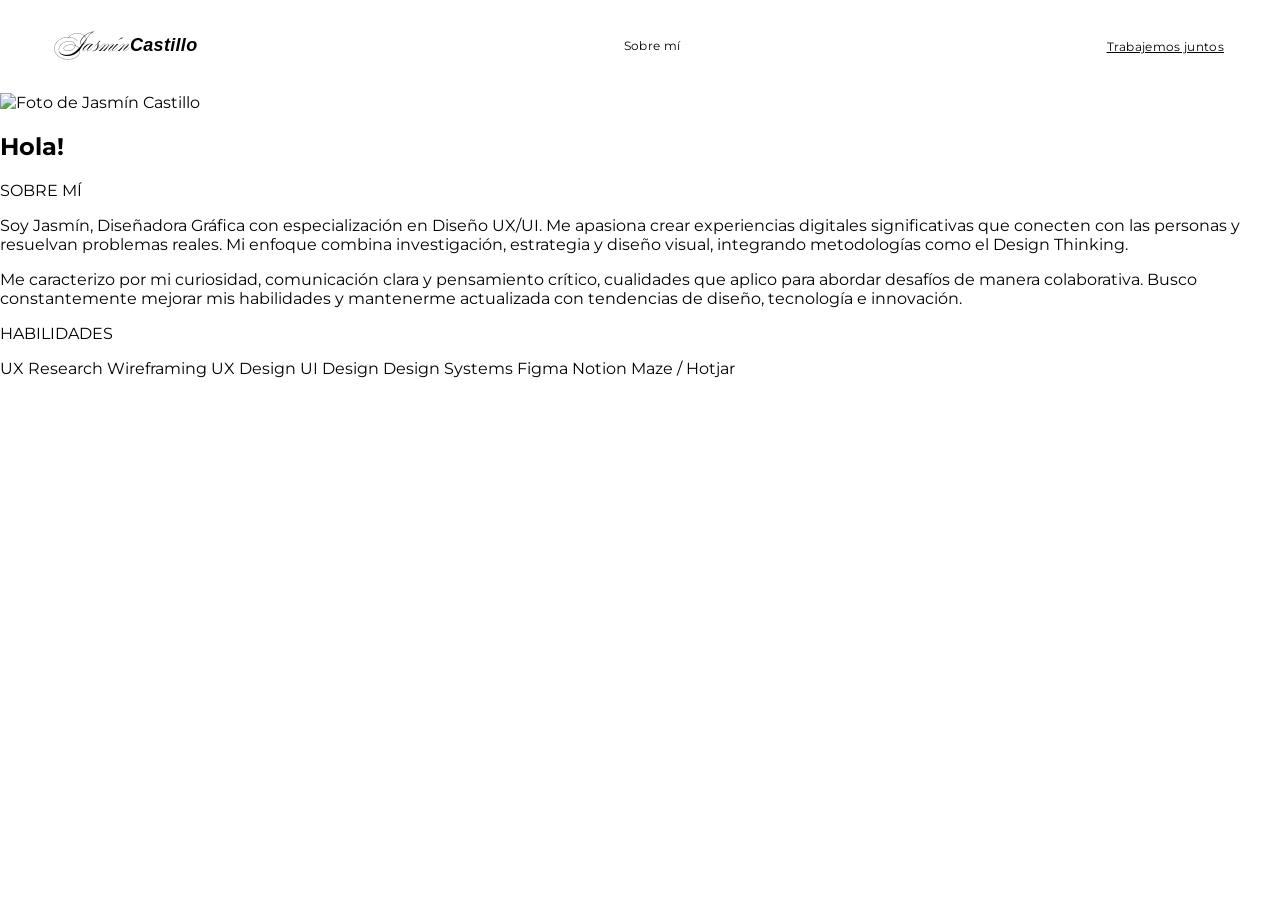
==== about.html @ 59c59a29 "Update about.html" ====
<!DOCTYPE html>
<html lang="es">
<head>
    <meta charset="UTF-8" />
    <meta name="viewport" content="width=device-width, initial-scale=1.0" />
    <meta name="description" content="Portafolio de Jasmín Castillo - Diseñadora UX/UI especializada en experiencias digitales">
<meta name="author" content="Jasmín Castillo">
<meta property="og:title" content="Jasmín Castillo - Diseñadora UX/UI">
<meta property="og:description" content="Portafolio de diseño UX/UI">
    <title>Sobre mí - Jasmín Castillo</title>
    <link href="style.css" rel="stylesheet" />
</head>
<body>
    <header class="top-nav">
        <a href="index.html" class="logo">Jasmín<span>Castillo</span></a>

        <nav class="nav-links">
            <a href="about.html">Sobre mí</a>
        </nav>

        <a href="mailto:jasminmontserrat@gmail.com" class="nav-cta">Trabajemos juntos</a>
    </header>

    <main class="about-section">
        <section class="about-layout">
            <div class="about-image-placeholder">
               <img src="img/jasmin.jpg" alt="Foto de Jasmín Castillo"> 
            </div>

    
            <div class="about-content">
                <h1 class="about-title">Hola!</h1>

                <div class="about-block">
                    <p class="about-label">SOBRE MÍ</p>
                    <p class="about-paragraph">
                        Soy Jasmín, Diseñadora Gráfica con especialización en Diseño UX/UI. Me apasiona crear experiencias digitales significativas que conecten con las personas y resuelvan problemas reales. Mi enfoque combina investigación, estrategia y diseño visual, integrando metodologías como el Design Thinking.

                    </p>
                    <p class="about-paragraph">
                        Me caracterizo por mi curiosidad, comunicación clara y pensamiento crítico, cualidades que aplico para abordar desafíos de manera colaborativa. Busco constantemente mejorar mis habilidades y mantenerme actualizada con tendencias de diseño, tecnología e innovación.
                    </p>
                </div>

                <div class="about-block">
                    <p class="about-label">HABILIDADES</p>

                    <div class="skills-grid">
                        <span class="skill-pill">UX Research</span>
                        <span class="skill-pill">Wireframing</span>
                        <span class="skill-pill">UX Design</span>
                        <span class="skill-pill">UI Design</span>
                        <span class="skill-pill">Design Systems</span>
                        <span class="skill-pill">Figma</span>
                        <span class="skill-pill">Notion</span>
                        <span class="skill-pill">Maze / Hotjar</span>
                    </div>
                </div>
            </div>
        </section>
    </main>
</body>
</html>
---- style.css ----
@import url('https://fonts.googleapis.com/css2?family=Ballet:opsz@16..72&display=swap');
  @import url('https://fonts.googleapis.com/css2?family=Montserrat:ital,wght@0,100..900;1,100..900&display=swap');
      
:root {
      --bg-color: #ffffff;
      --text-color: #000000;
      --accent-red: #e00000;
      --grey-block: #dedede;
    }

    * {
      box-sizing: border-box;
    }

    html, body {
      margin: 0;
      padding: 0;
    }

    body {
      background-color: var(--bg-color);
      color: var(--text-color);
      font-family: "Montserrat", "DM Sans", -apple-system, BlinkMacSystemFont, "Segoe UI", sans-serif;
      -webkit-font-smoothing: antialiased;
    }

    a {
      text-decoration: none;
      color: var(--text-color);
      transition: color 0.2s ease, border-color 0.2s ease, background-color 0.2s ease;
    }

    a:hover {
      color: var(--accent-red);
    }



    /* NAVBAR SUPERIOR */

    .top-nav {
      display: flex;
      align-items: center;
      justify-content: space-between;
      padding: 24px 56px;
      letter-spacing: 0.02em;
    }


    .logo {
      font-weight: 500;
      font-family: "Ballet";
      font-size: 24px;
    }

    .logo span {
      font-weight: 700;
      font-style: italic;
      font-family: Helvetica;
      font-size: 18px;

    }

    .logo:hover {
      color: var(--accent-red);
    }

    .nav-links {
      display: flex;
      gap: 48px;
      font-size: 12px;
    }

    .nav-links a {
      position: relative;
      padding-bottom: 2px;
    }

    .nav-links a::after {
      content: "";
      position: absolute;
      left: 0;
      bottom: 0;
      width: 0;
      height: 1px;
      background-color: var(--accent-red);
      transition: width 0.2s ease;
    }

    .nav-links a:hover::after {
      width: 100%;
    }

    .nav-cta {
      font-size: 12px;
      text-decoration: underline;

    }

    .nav-cta:hover {
      color: var(--accent-red);
    }

    .hero {
      display: flex;
      justify-content: space-between;
      align-items: flex-start;
      padding: 150px 56px 48px 96px;
    }

    .hero-text {
      max-width: 70%;
    }

    .hero-title {
      margin: 0;
      font-size: 90px;
      line-height: 0.2;
      margin: 0px 0 0 8px;
      font-weight: 600;

    }

    .hero-subtitle {
      font-family: "Ballet", cursive;
      font-optical-sizing: auto;
      margin: 0px 0 0 8px;
      font-size: 150px;
      font-weight: 400;
      line-height: 1;

    }

    .scroll-indicator {
      margin-right: 56px;
      margin-top: 40px;
      width: 100px;
      height: 100px;
      border-radius: 50%;
      border: 1px solid #000;
      display: flex;
      align-items: center;
      justify-content: center;
      font-size: 14px;
      cursor: default;
      transition: border-color 0.2s ease, color 0.2s ease;
      flex-shrink: 0;
    }

    .scroll-indicator:hover {
      border-color: var(--accent-red);
      color: var(--accent-red);
    }

 /* PROYECTOS */


.projects-section {
  padding: 0 56px 40px;  
  margin-top: -10px;
  }


/* Alturas diferentes para cada proyecto */
.project-image--1 {
  height: 260px;
}

.project-image--2 {
  height: 280px;
}

.project-image--3 {
  height: 220px;
}

.project-image--4 {
  height: 280px;
}


.projects-grid {
  display: flex;
  gap: 10px;
  align-items: flex-end;  


.project-card {
  flex: 1;
  display: flex;
  flex-direction: column;
}


.project-title {
  font-size: 12px;
  margin-bottom: 8px;
  color:gray;
  font-family: "Montserrat";
  font-weight: 300;

}


.project-image {
  background-color: var(--grey-block);
  width: 100%;
  overflow: hidden;
  position: relative;
}


.project-image img {
  width: 100%;
  height: 100%;
  object-fit: cover;
  display: block;
  transition: transform 0.1s linear;
}

.project-card:hover .project-image img {
  transform: scale(1.05);
}

    /* RESPONSIVE sencillo para pantallas pequeñas */
    @media (max-width: 1024px) {
      .hero {
        flex-direction: column;
        gap: 32px;
      }

      .hero-text {
        max-width: 100%;
      }

      .scroll-indicator {
        align-self: flex-end;
      }

      .hero-title {
        font-size: 64px;
      }

      .hero-subtitle {
        font-size: 48px;
      }

      .projects-grid {
        grid-template-columns: repeat(2, 1fr);
      }
    }

    @media (max-width: 768px) {
      .top-nav {
        flex-direction: column;
        align-items: flex-start;
        gap: 16px;
      }

      .projects-grid {
        grid-template-columns: 1fr;
      }
    }
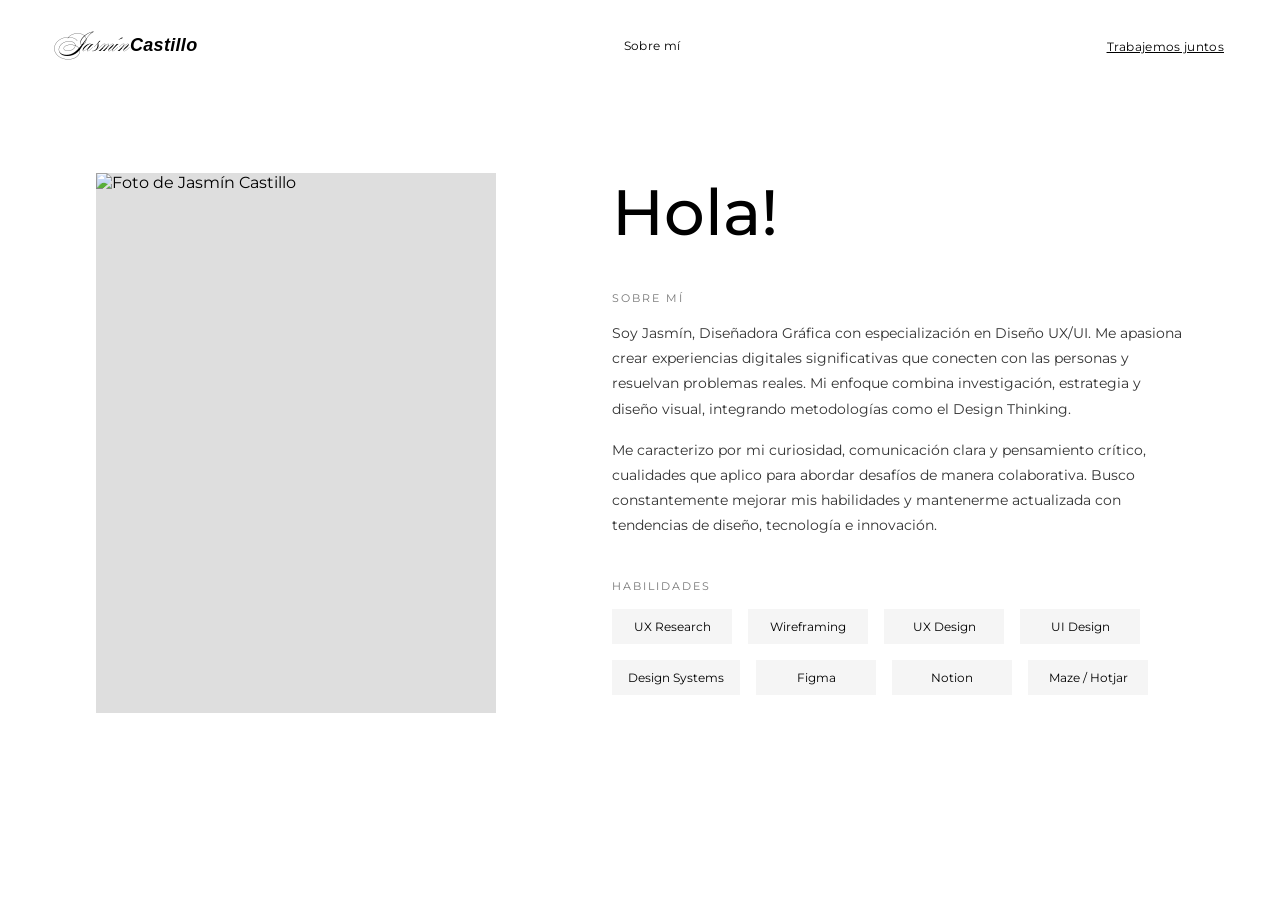
==== commit a5507d39: "Update about.html" ====
--- a/about.html
+++ b/about.html
@@ -24,7 +24,7 @@
     <main class="about-section">
         <section class="about-layout">
             <div class="about-image-placeholder">
-               <img src="img/jasmin.jpg" alt="Foto de Jasmín Castillo"> 
+               <img src="https://raw.githubusercontent.com/jasmcastillo-dev/Trabajo-final/main/Img/yo.jpeg" alt="Foto de Jasmín Castillo"> 
             </div>
 
     
--- a/style.css
+++ b/style.css
@@ -1,263 +1,683 @@
-  @import url('https://fonts.googleapis.com/css2?family=Ballet:opsz@16..72&display=swap');
-  @import url('https://fonts.googleapis.com/css2?family=Montserrat:ital,wght@0,100..900;1,100..900&display=swap');
-      
+@import url("https://fonts.googleapis.com/css2?family=Ballet:opsz@16..72&display=swap");
+@import url("https://fonts.googleapis.com/css2?family=Montserrat:ital,wght@0,100..900;1,100..900&display=swap");
+
 :root {
-      --bg-color: #ffffff;
-      --text-color: #000000;
-      --accent-red: #e00000;
-      --grey-block: #dedede;
-    }
-
-    * {
-      box-sizing: border-box;
-    }
-
-    html, body {
-      margin: 0;
-      padding: 0;
-    }
-
-    body {
-      background-color: var(--bg-color);
-      color: var(--text-color);
-      font-family: "Montserrat", "DM Sans", -apple-system, BlinkMacSystemFont, "Segoe UI", sans-serif;
-      -webkit-font-smoothing: antialiased;
-    }
-
-    a {
-      text-decoration: none;
-      color: var(--text-color);
-      transition: color 0.2s ease, border-color 0.2s ease, background-color 0.2s ease;
-    }
-
-    a:hover {
-      color: var(--accent-red);
-    }
-
-
-
-    /* NAVBAR SUPERIOR */
-
-    .top-nav {
-      display: flex;
-      align-items: center;
-      justify-content: space-between;
-      padding: 24px 56px;
-      letter-spacing: 0.02em;
-    }
-
-
-    .logo {
-      font-weight: 500;
-      font-family: "Ballet";
-      font-size: 24px;
-    }
-
-    .logo span {
-      font-weight: 700;
-      font-style: italic;
-      font-family: Helvetica;
-      font-size: 18px;
-
-    }
-
-    .logo:hover {
-      color: var(--accent-red);
-    }
-
-    .nav-links {
-      display: flex;
-      gap: 48px;
-      font-size: 12px;
-    }
-
-    .nav-links a {
-      position: relative;
-      padding-bottom: 2px;
-    }
-
-    .nav-links a::after {
-      content: "";
-      position: absolute;
-      left: 0;
-      bottom: 0;
-      width: 0;
-      height: 1px;
-      background-color: var(--accent-red);
-      transition: width 0.2s ease;
-    }
-
-    .nav-links a:hover::after {
-      width: 100%;
-    }
-
-    .nav-cta {
-      font-size: 12px;
-      text-decoration: underline;
-
-    }
-
-    .nav-cta:hover {
-      color: var(--accent-red);
-    }
-
-    .hero {
-      display: flex;
-      justify-content: space-between;
-      align-items: flex-start;
-      padding: 150px 56px 48px 96px;
-    }
-
-    .hero-text {
-      max-width: 70%;
-    }
-
-    .hero-title {
-      margin: 0;
-      font-size: 90px;
-      line-height: 0.2;
-      margin: 0px 0 0 8px;
-      font-weight: 600;
-
-    }
-
-    .hero-subtitle {
-      font-family: "Ballet", cursive;
-      font-optical-sizing: auto;
-      margin: 0px 0 0 8px;
-      font-size: 150px;
-      font-weight: 400;
-      line-height: 1;
-
-    }
-
-    .scroll-indicator {
-      margin-right: 56px;
-      margin-top: 40px;
-      width: 100px;
-      height: 100px;
-      border-radius: 50%;
-      border: 1px solid #000;
-      display: flex;
-      align-items: center;
-      justify-content: center;
-      font-size: 14px;
-      cursor: default;
-      transition: border-color 0.2s ease, color 0.2s ease;
-      flex-shrink: 0;
-    }
-
-    .scroll-indicator:hover {
-      border-color: var(--accent-red);
-      color: var(--accent-red);
-    }
-
- /* PROYECTOS */
-
+    --bg-color: #ffffff;
+    --text-color: #000000;
+    --accent-red: #DB0101;
+    --grey-block: #F5F5F5;
+}
+
+* {
+    box-sizing: border-box;
+}
+
+html,
+body {
+    margin: 0;
+    padding: 0;
+}
+
+body {
+    background-color: var(--bg-color);
+    color: var(--text-color);
+    font-family:
+        "Montserrat",
+        "DM Sans",
+        -apple-system,
+        BlinkMacSystemFont,
+        "Segoe UI",
+        sans-serif;
+    -webkit-font-smoothing: antialiased;
+}
+
+a {
+    text-decoration: none;
+    color: var(--text-color);
+    transition:
+        color 0.2s ease,
+        border-color 0.2s ease,
+        background-color 0.2s ease;
+}
+
+a:hover {
+    color: var(--accent-red);
+}
+
+/* NAVBAR */
+
+.top-nav {
+    display: flex;
+    align-items: center;
+    justify-content: space-between;
+    padding: 24px 56px;
+    letter-spacing: 0.02em;
+}
+
+.logo {
+    font-weight: 500;
+    font-family: "Ballet";
+    font-size: 24px;
+}
+
+.logo span {
+    font-weight: 700;
+    font-style: italic;
+    font-family: Helvetica;
+    font-size: 18px;
+}
+
+.logo:hover {
+    color: var(--accent-red);
+}
+
+.nav-links {
+    display: flex;
+    gap: 48px;
+    font-size: 12px;
+}
+
+.nav-links a {
+    position: relative;
+    padding-bottom: 2px;
+}
+
+.nav-links a::after {
+    content: "";
+    position: absolute;
+    left: 0;
+    bottom: 0;
+    width: 0;
+    height: 1px;
+    background-color: var(--accent-red);
+    transition: width 0.2s ease;
+}
+
+.nav-links a:hover::after {
+    width: 100%;
+}
+
+.nav-cta {
+    font-size: 12px;
+    text-decoration: underline;
+}
+
+.nav-cta:hover {
+    color: var(--accent-red);
+}
+
+.hero {
+    display: flex;
+    justify-content: space-between;
+    align-items: flex-start;
+    padding: 100px 56px 48px 96px;
+}
+
+.hero-text {
+    max-width: 70%;
+}
+
+.hero-title {
+    margin: 0;
+    font-size: 90px;
+    line-height: 0.2;
+    margin: 0px 0 0 8px;
+    font-weight: 600;
+}
+
+.hero-subtitle {
+    font-family: "Ballet", cursive;
+    font-optical-sizing: auto;
+    margin: 0px 0 0 8px;
+    font-size: 150px;
+    font-weight: 400;
+    line-height: 1;
+}
+
+.scroll-indicator {
+    margin-right: 56px;
+    margin-top: 40px;
+    width: 100px;
+    height: 100px;
+    border-radius: 50%;
+    border: 1px solid #000;
+    display: flex;
+    align-items: center;
+    justify-content: center;
+    font-size: 14px;
+    cursor: default;
+    transition:
+        border-color 0.2s ease,
+        color 0.2s ease;
+    flex-shrink: 0;
+    animation: float 3s ease-in-out infinite;
+}
+
+.scroll-indicator:hover {
+    border-color: var(--accent-red);
+    color: var(--accent-red);
+}
+
+@keyframes float {
+    0%, 100% {
+        transform: translateY(0);
+    }
+    50% {
+        transform: translateY(10px);
+    }
+}
+
+
+/* PROYECTOS */
 
 .projects-section {
-  padding: 0 56px 40px;  
-  margin-top: -10px;
-  }
-
-
-/* Alturas diferentes para cada proyecto */
-.project-image--1 {
-  height: 260px;
-}
-
-.project-image--2 {
-  height: 280px;
-}
-
-.project-image--3 {
-  height: 220px;
-}
-
-.project-image--4 {
-  height: 280px;
-}
-
-
-.projects-grid {
+    padding: 50px 20px 0px 0px;
+    overflow-x: auto;    
+    overflow-y: hidden;  
+    white-space: nowrap; 
+    scroll-behavior: smooth;
+}
+
+.projects-scroll {
   display: flex;
-  gap: 10px;
-  align-items: flex-end;  
-
+  flex-wrap: nowrap; 
+  align-items: flex-end;
+  gap: 20px;
+  overflow-x: scroll;
+  scroll-behavior: auto;
+  scrollbar-width: none; 
+}
+
+.projects-scroll::-webkit-scrollbar {
+  display: none; 
+}
 
 .project-card {
-  flex: 1;
+  flex: 0 0 calc(25% - 15px); /* 4 visibles */
   display: flex;
   flex-direction: column;
 }
-
 
 .project-title {
   font-size: 12px;
   margin-bottom: 8px;
-  color:gray;
+  color: black;
   font-family: "Montserrat";
   font-weight: 300;
-
-}
-
+}
+
+/* Tamaños variables*/
+.project-image--1 { height: 318px; }
+.project-image--2 { height: 280px; }
+.project-image--3 { height: 240px; }
+.project-image--4 { height: 280px; }
+.project-image--5 { height: 240px; }
+.project-image--6 { height: 260px; }
 
 .project-image {
-  background-color: var(--grey-block);
   width: 100%;
   overflow: hidden;
   position: relative;
 }
 
-
 .project-image img {
-  width: 100%;
-  height: 100%;
+  width: 110%;
+  height: 110%;
   object-fit: cover;
-  display: block;
-  transition: transform 0.1s linear;
+  transition: transform 0.3s ease;
 }
 
 .project-card:hover .project-image img {
   transform: scale(1.05);
 }
 
-    /* RESPONSIVE sencillo para pantallas pequeñas */
-    @media (max-width: 1024px) {
-      .hero {
+/* Links en las tarjetas de proyecto */
+
+.project-card {
+  display: block;
+  text-decoration: none;
+  color: inherit;
+  transition: transform 0.3s ease;
+}
+
+.project-card:hover {
+  transform: translateY(-8px);
+}
+
+.project-card:hover .project-title {
+  color: var(--accent-red);
+}
+
+/* PROYECTOS DETALLE */
+
+
+.proyecto-detalle {
+    max-width: 1400px;
+    margin: 0 auto;
+    animation: fadeIn 0.4s ease;
+}
+
+.proyecto-hero {
+    padding: 100px 56px 0px;
+    text-align: center;
+}
+
+.proyecto-hero h1 {
+    font-size: 72px;
+    font-weight: 400;
+    margin: 0 0 16px 0;
+    line-height: 1.1;
+}
+
+.proyecto-categoria {
+    font-size: 14px;
+    text-transform: uppercase;
+    letter-spacing: 0.15em;
+    font-weight: 300;
+}
+
+.proyecto-imagen-principal {
+    padding: 60px 56px;
+    display: flex;
+    justify-content: center;
+    align-items: center;
+}
+
+.proyecto-imagen-principal img {
+    width: 100%;
+    max-width: 1400px; 
+    height: 700px;     
+    object-fit: contain;
+    display: block;
+}
+
+.proyecto-info {
+    width: 100vw;
+    margin-left: calc(50% - 50vw); /* truco para romper el centrado */
+    margin-right: calc(50% - 50vw);
+    padding: 60px 0;
+    margin-top: 40px;
+    background-color: var(--grey-block);
+}
+
+.info-grid {
+    display: grid;
+    grid-template-columns: repeat(4, 1fr);
+    gap: 40px;
+    max-width: 1200px;
+    margin: 0 auto;
+    align-items: center;
+}
+
+.info-block h3 {
+    font-size: 10px;
+    text-transform: uppercase;
+    letter-spacing: 0.15em;
+    color: #999;
+    margin: 0 0 12px 0;
+    font-weight: 500;
+}
+
+.info-block p {
+    font-size: 14px;
+    margin: 0;
+    font-weight: 400;
+}
+
+.proyecto-contenido {
+    padding: 80px 56px;
+}
+
+.contenido-wrapper {
+    max-width: 900px;
+    margin: 0 auto;
+}
+
+.contenido-wrapper h2 {
+    font-size:32px;
+    margin: 0 0 32px 0;
+    font-weight: 500;
+}
+
+.contenido-wrapper h3 {
+    font-size: 28px;
+    margin: 48px 0 20px 0;
+    font-weight: 500;
+}
+
+.contenido-wrapper p {
+    font-size: 16px;
+    line-height: 1.8;
+    margin: 0 0 20px 0;
+    color: #333;
+}
+
+.contenido-wrapper ul {
+    font-size: 17px;
+    line-height: 1.8;
+    margin: 0 0 20px 0;
+    padding-left: 24px;
+}
+
+.contenido-wrapper li {
+    margin-bottom: 12px;
+}
+
+.contenido-wrapper strong {
+    font-weight: 600;
+    color: var(--text-color);
+}
+
+.proyecto-galeria {
+    padding: 60px 56px;
+    display: grid;
+    grid-template-columns: 1fr;
+    gap: 48px;
+}
+
+.proyecto-galeria img {
+    width: 100%;
+    height: auto;
+    display: block;
+}
+
+.proyecto-navegacion {
+    padding: 100px 56px 80px;
+    border-top: 1px solid #F5F5F5;
+    margin-top: 80px;
+}
+
+.nav-proyectos-grid {
+    display: grid;
+    grid-template-columns: repeat(2, 1fr);
+    gap: 32px;
+}
+
+.nav-proyectos-grid .nav-proyecto:nth-child(2) {
+    text-align: right;
+    padding-left: 0;
+    padding-right: 32px;
+}
+
+.nav-proyecto {
+    display: block;
+    padding: 48px 32px;
+    transition: all 0.3s ease;
+    text-decoration: none;
+    color: var(--text-color);
+}
+
+.nav-proyecto:hover {
+    background-color: var(--accent-red);
+    color: white;
+    transform: translateY(-4px);
+}
+
+.nav-proyecto span {
+    font-size: 11px;
+    text-transform: uppercase;
+    letter-spacing: 0.15em;
+    display: block;
+    margin-bottom: 12px;
+    opacity: 0.7;
+}
+
+.nav-proyecto h3 {
+    font-size: 28px;
+    margin: 0;
+    font-weight: 500;
+}
+
+/* ABOUT */
+
+.about-section {
+    padding: 80px 96px;
+}
+
+.about-layout {
+     display: grid;
+    grid-template-columns: 0.9fr 1.1fr; /* texto un poco más ancho */
+    gap: 48px;
+    max-width: 1200px;
+    margin: 0 auto;
+    align-items: start;
+}
+
+
+/* Bloque / imagen) */
+.about-image-placeholder {
+    width: 100%;
+    max-width: 400px;
+    height: 540px;
+    background-color: #dedede;
+}
+
+.about-content {
+    max-width: 600px;
+}
+
+.about-title {
+    font-size: 64px;
+    margin: 0 0 40px 0;
+    font-weight: 500;
+}
+
+.about-block + .about-block {
+    margin-top: 40px;
+}
+
+.about-label {
+    font-size: 11px;
+    letter-spacing: 0.18em;
+    text-transform: uppercase;
+    color: #777;
+    margin: 0 0 16px 0;
+}
+
+.about-paragraph {
+    font-size: 14px;
+    line-height: 1.8;
+    color: #333;
+    margin: 0 0 16px 0;
+}
+
+/* Habilidades */
+.skills-grid {
+    display: flex;
+    flex-wrap: wrap;
+    gap: 16px;
+    margin-top: 8px;
+}
+
+.skill-pill {
+    min-width: 120px;
+    padding: 10px 16px;
+    border-radius: 0px;
+    background-color: var(--grey-block);
+    font-size: 12px;
+    text-align: center;
+}
+
+.skill-pill:hover {
+    color:white;
+    background-color: var(--accent-red);
+}
+
+/* Responsive */
+@media (max-width: 990px) {
+    .about-section {
+        padding: 48px 24px 64px 24px;
+    }
+
+    .about-layout {
+        grid-template-columns: 1fr; /* una sola columna en mobile */
+        gap: 40px;
+    }
+
+    .about-image-placeholder {
+        width: 100%;
+        max-width: none;
+        height: 360px;
+    }
+
+    .about-title {
+        font-size: 42px;
+    }
+}
+
+
+
+@keyframes fadeIn {
+    from {
+        opacity: 0;
+        transform: translateY(20px);
+    }
+    to {
+        opacity: 1;
+        transform: translateY(0);
+    }
+}
+
+/* RESPONSIVE */
+
+@media (max-width: 1024px) {
+    .hero {
         flex-direction: column;
         gap: 32px;
-      }
-
-      .hero-text {
+    }
+
+    .hero-text {
         max-width: 100%;
-      }
-
-      .scroll-indicator {
+    }
+
+    .scroll-indicator {
         align-self: flex-end;
-      }
-
-      .hero-title {
+    }
+
+    .hero-title {
         font-size: 64px;
-      }
-
-      .hero-subtitle {
+    }
+
+    .hero-subtitle {
         font-size: 48px;
-      }
-
-      .projects-grid {
+    }
+
+    .projects-grid {
         grid-template-columns: repeat(2, 1fr);
-      }
-    }
-
-    @media (max-width: 768px) {
-      .top-nav {
+    }
+}
+
+@media (max-width: 768px) {
+    .top-nav {
         flex-direction: column;
         align-items: flex-start;
         gap: 16px;
-      }
-
-      .projects-grid {
+    }
+
+    .projects-grid {
         grid-template-columns: 1fr;
-      }
-    }
+    }
+}
+
+/* RESPONSIVE PROYECTOS DETALLE */
+@media (max-width: 1024px) {
+    .proyecto-hero h1 {
+        font-size: 48px;
+    }
+
+    .info-grid {
+        grid-template-columns: repeat(2, 1fr);
+        gap: 32px;
+    }
+
+    .contenido-wrapper h2 {
+        font-size: 32px;
+    }
+
+    .contenido-wrapper h3 {
+        font-size: 24px;
+    }
+}
+
+@media (max-width: 768px) {
+    .proyecto-hero {
+        padding: 60px 24px 40px;
+    }
+
+    .proyecto-hero h1 {
+        font-size: 36px;
+    }
+
+    .proyecto-imagen-principal {
+        padding: 40px 24px;
+    }
+    
+    .proyecto-imagen-principal img {
+        height: auto;
+    }
+
+    .proyecto-info {
+        padding: 40px 24px;
+    }
+
+    .info-grid {
+        grid-template-columns: 1fr;
+        gap: 24px;
+    }
+
+    .proyecto-contenido {
+        padding: 60px 24px;
+    }
+
+    .proyecto-galeria {
+        padding: 40px 24px;
+        gap: 32px;
+    }
+
+    .proyecto-navegacion {
+        padding: 60px 24px;
+    }
+
+    .nav-proyectos-grid {
+        grid-template-columns: 1fr;
+    }
+    
+    .nav-proyectos-grid .nav-proyecto:nth-child(2) {
+        text-align: left;
+        padding-left: 32px;
+        padding-right: 32px;
+    }
+
+    .nav-proyecto h3 {
+        font-size: 22px;
+    }
+}
+/* ANIMACIÓN SCROLL*/
+
+@keyframes fadeUp {
+    from {
+        opacity: 0;
+        transform: translateY(32px);
+    }
+    to {
+        opacity: 1;
+        transform: translateY(0);
+    }
+}
+
+/* Estado inicial: oculto y un poco más abajo */
+.reveal {
+    opacity: 0;
+    transform: translateY(32px);
+    will-change: opacity, transform;
+}
+
+/* Cuando entra al viewport */
+.reveal.is-visible {
+    animation: fadeUp 0.7s ease-out forwards;
+}
+
+.reveal.delay-1 { animation-delay: 0.1s; }
+.reveal.delay-2 { animation-delay: 0.2s; }
+.reveal.delay-3 { animation-delay: 0.3s; }
+.reveal.delay-4 { animation-delay: 0.4s; }
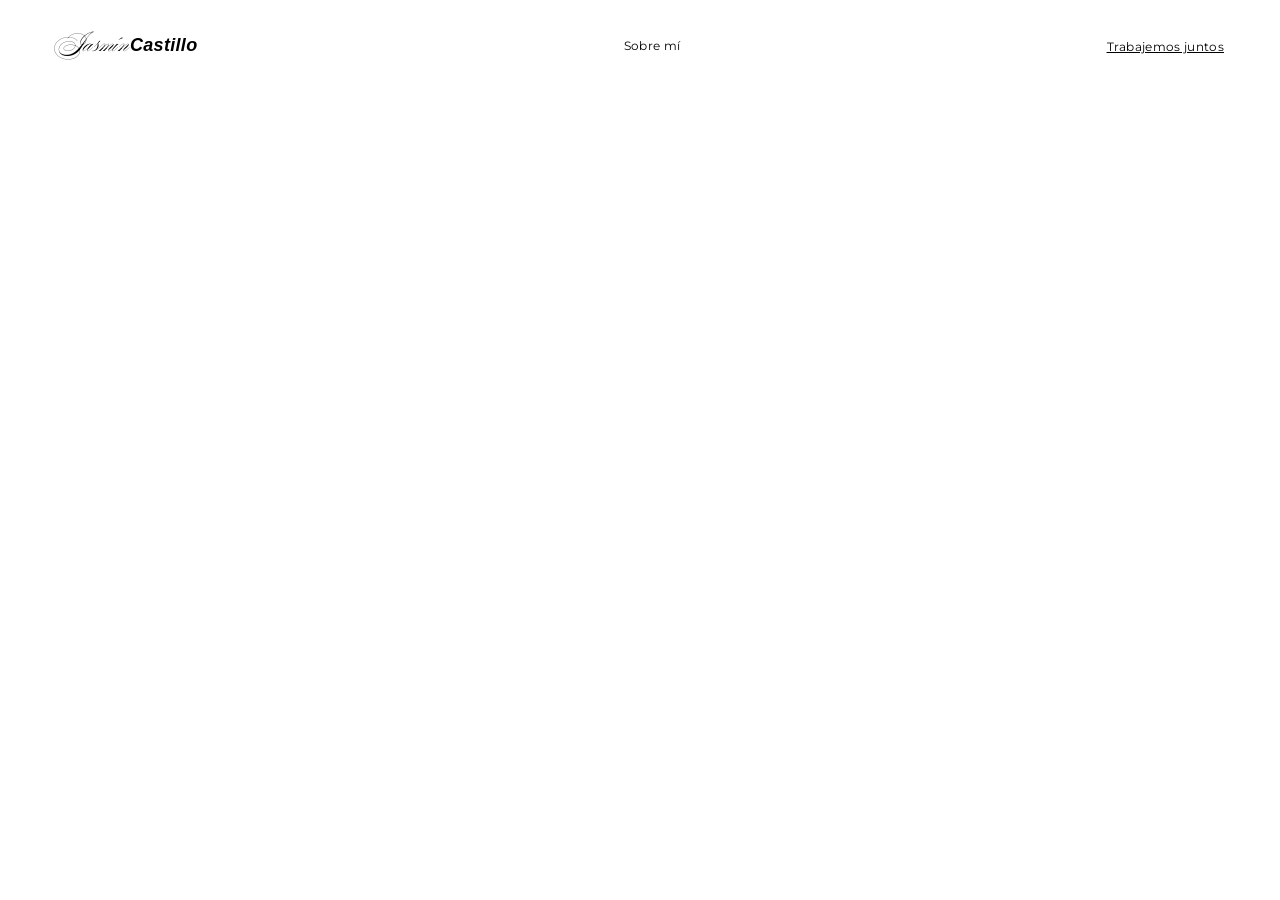
==== commit 7f5b8672: "Update about.html" ====
--- a/about.html
+++ b/about.html
@@ -7,8 +7,14 @@
 <meta name="author" content="Jasmín Castillo">
 <meta property="og:title" content="Jasmín Castillo - Diseñadora UX/UI">
 <meta property="og:description" content="Portafolio de diseño UX/UI">
+    
     <title>Sobre mí - Jasmín Castillo</title>
     <link href="style.css" rel="stylesheet" />
+    
+<link rel="preconnect" href="https://fonts.googleapis.com">
+<link rel="preconnect" href="https://fonts.gstatic.com" crossorigin>
+<link href="https://fonts.googleapis.com/css2?family=Ballet:opsz@16..72&family=Montserrat:wght@300;400;500;600;700&display=swap" rel="stylesheet">
+
 </head>
 <body>
     <header class="top-nav">
@@ -23,15 +29,15 @@
 
     <main class="about-section">
         <section class="about-layout">
-            <div class="about-image-placeholder">
-               <img src="https://raw.githubusercontent.com/jasmcastillo-dev/Trabajo-final/main/Img/yo.jpeg" alt="Foto de Jasmín Castillo"> 
+            <div class="about-image-placeholder reveal delay-1" >
+               <img src="https://raw.githubusercontent.com/jasmcastillo-dev/Trabajo-final/main/Img/yo.webp" alt="Foto de Jasmín Castillo"> 
             </div>
 
     
             <div class="about-content">
-                <h1 class="about-title">Hola!</h1>
+                <h1 class="about-title reveal delay-2" >Hola!</h1>
 
-                <div class="about-block">
+                <div class="about-block reveal delay-3">
                     <p class="about-label">SOBRE MÍ</p>
                     <p class="about-paragraph">
                         Soy Jasmín, Diseñadora Gráfica con especialización en Diseño UX/UI. Me apasiona crear experiencias digitales significativas que conecten con las personas y resuelvan problemas reales. Mi enfoque combina investigación, estrategia y diseño visual, integrando metodologías como el Design Thinking.
@@ -42,7 +48,7 @@
                     </p>
                 </div>
 
-                <div class="about-block">
+                <div class="about-block reveal delay-4">
                     <p class="about-label">HABILIDADES</p>
 
                     <div class="skills-grid">
--- a/style.css
+++ b/style.css
@@ -1,6 +1,3 @@
-@import url("https://fonts.googleapis.com/css2?family=Ballet:opsz@16..72&display=swap");
-@import url("https://fonts.googleapis.com/css2?family=Montserrat:ital,wght@0,100..900;1,100..900&display=swap");
-
 :root {
     --bg-color: #ffffff;
     --text-color: #000000;
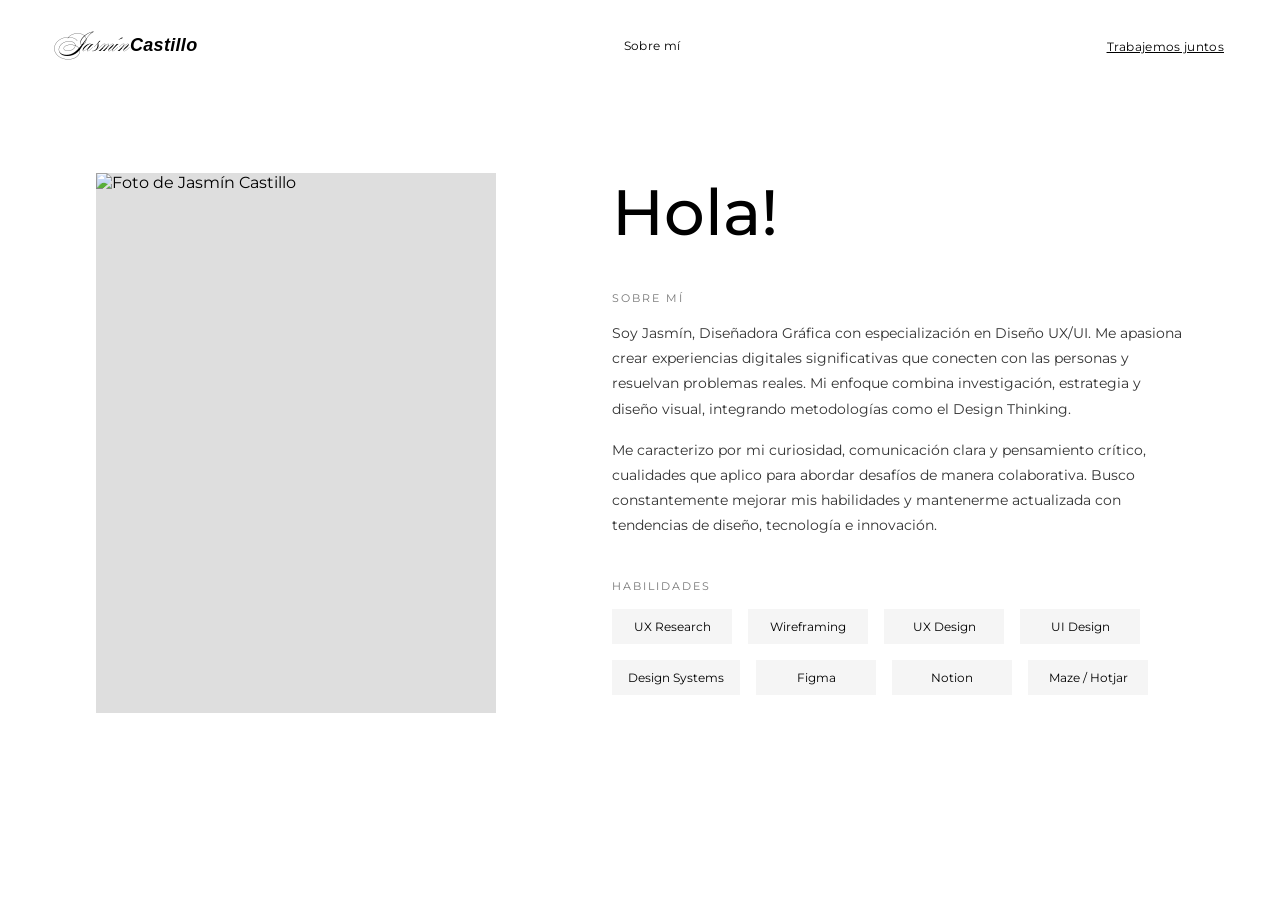
==== commit 77bde01f: "Update about.html" ====
--- a/about.html
+++ b/about.html
@@ -65,5 +65,6 @@
             </div>
         </section>
     </main>
+    <script src="script.js" defer></script>
 </body>
 </html>
